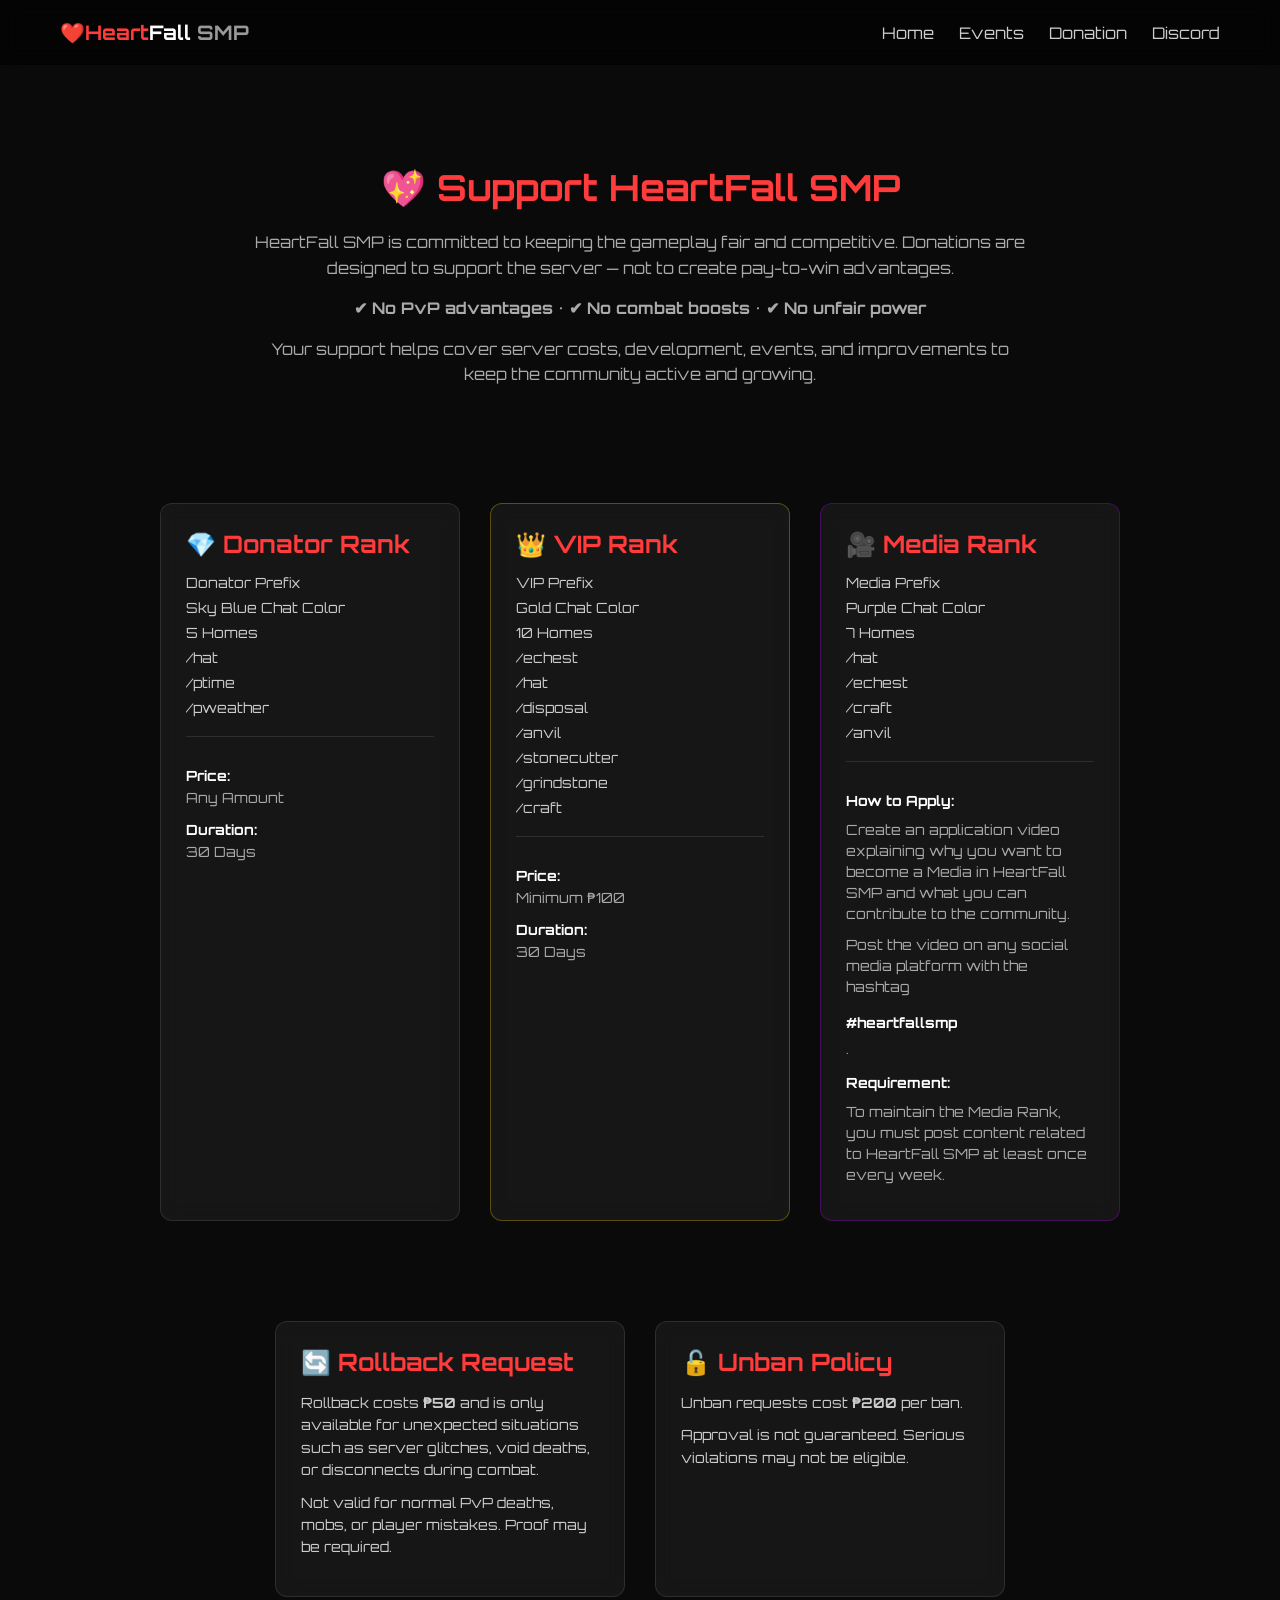
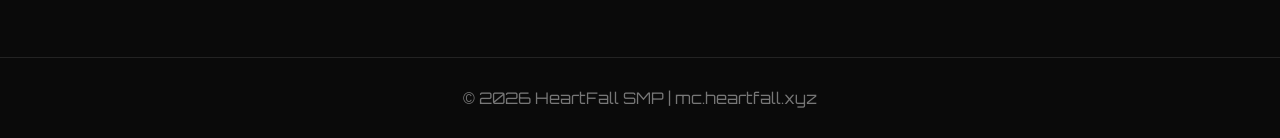
==== donation.html @ 669ac6e0 "Add files via upload" ====
<!DOCTYPE html>
<html lang="en">
<head>
    <meta charset="UTF-8">
    <title>HeartFall SMP - Donations</title>
    <meta name="viewport" content="width=device-width, initial-scale=1.0">

    <!-- CSS -->
    <link rel="stylesheet" href="index.css">
    <link rel="stylesheet" href="donation.css">

    <link rel="icon" href="image/fav.png" type="image/png">

    <!-- Font -->
    <link href="https://fonts.googleapis.com/css2?family=Orbitron:wght@500;700&display=swap" rel="stylesheet">
</head>
<body>

<!-- ================= NAVBAR ================= -->
<nav>
    <div class="logo">
        <span class="heart">❤️Heart</span><span class="fall">Fall</span> <span class="smp">SMP</span>
    </div>

    <ul>
        <li><a href="index.html">Home</a></li>
        <li><a href="events.html">Events</a></li>
        <li><a href="donations.html">Donation</a></li>
        <li><a href="https://discord.gg/gxgdTS9NVU" target="_blank">Discord</a></li>
    </ul>
</nav>

<!-- ================= HEADER ================= -->
<section class="donation-header">
    <h1>💖 Support HeartFall SMP</h1>
    <p>
        HeartFall SMP is committed to keeping the gameplay fair and competitive. 
        Donations are designed to support the server — not to create pay-to-win advantages.
    </p>

    <p class="highlight">
        ✔ No PvP advantages • ✔ No combat boosts • ✔ No unfair power
    </p>

    <p>
        Your support helps cover server costs, development, events, and improvements 
        to keep the community active and growing.
    </p>
</section>

<!-- ================= RANKS ================= -->
<section class="ranks">

    <!-- DONATOR -->
    <div class="rank-card">
        <h2>💎 Donator Rank</h2>

        <ul>
            <li>Donator Prefix</li>
            <li>Sky Blue Chat Color</li>
            <li>5 Homes</li>
            <li>/hat</li>
            <li>/ptime</li>
            <li>/pweather</li>
        </ul>

        <div class="rank-info">
            <p><strong>Price:</strong> Any Amount</p>
            <p><strong>Duration:</strong> 30 Days</p>
        </div>
    </div>

    <!-- VIP -->
    <div class="rank-card vip">
        <h2>👑 VIP Rank</h2>

        <ul>
            <li>VIP Prefix</li>
            <li>Gold Chat Color</li>
            <li>10 Homes</li>
            <li>/echest</li>
            <li>/hat</li>
            <li>/disposal</li>
            <li>/anvil</li>
            <li>/stonecutter</li>
            <li>/grindstone</li>
            <li>/craft</li>
        </ul>

        <div class="rank-info">
            <p><strong>Price:</strong> Minimum ₱100</p>
            <p><strong>Duration:</strong> 30 Days</p>
        </div>
    </div>

    <div class="rank-card media">
    <h2>🎥 Media Rank</h2>

    <ul>
        <li>Media Prefix</li>
        <li>Purple Chat Color</li>
        <li>7 Homes</li>
        <li>/hat</li>
        <li>/echest</li>
        <li>/craft</li>
        <li>/anvil</li>
    </ul>

    <div class="rank-info">
        <p><strong>How to Apply:</strong></p>
        <p class="small">
            Create an application video explaining why you want to become a Media 
            in HeartFall SMP and what you can contribute to the community.
        </p>

        <p class="small">
            Post the video on any social media platform with the hashtag 
            <strong>#heartfallsmp</strong>.
        </p>

        <p><strong>Requirement:</strong></p>
        <p class="small">
            To maintain the Media Rank, you must post content related to 
            HeartFall SMP at least once every week.
        </p>
    </div>
</div>

</section>

<!-- ================= EXTRA SERVICES ================= -->
<section class="services">

    <div class="service-card">
        <h2>🔄 Rollback Request</h2>
        <p>
            Rollback costs <strong>₱50</strong> and is only available for unexpected situations 
            such as server glitches, void deaths, or disconnects during combat.
        </p>

        <p class="small">
            Not valid for normal PvP deaths, mobs, or player mistakes. Proof may be required.
        </p>
    </div>

    <div class="service-card">
        <h2>🔓 Unban Policy</h2>
        <p>
            Unban requests cost <strong>₱200</strong> per ban.
        </p>

        <p class="small">
            Approval is not guaranteed. Serious violations may not be eligible.
        </p>
    </div>

</section>

<!-- ================= FOOTER ================= -->
<footer>
    <p>© 2026 HeartFall SMP | mc.heartfall.xyz</p>
</footer>

<script src="navigation.js"></script>

</body>
</html>
---- index.css ----
/* ================= GLOBAL ================= */
* {
    margin: 0;
    padding: 0;
    box-sizing: border-box;
    font-family: 'Orbitron', sans-serif;
}

body {
    background: #0a0a0a;
    color: #ffffff;
}

/* ================= NAVBAR ================= */
nav {
    display: flex;
    justify-content: space-between;
    align-items: center;

    padding: 20px 60px;
    background: rgba(0,0,0,0.6);
    backdrop-filter: blur(10px);

    position: sticky;
    top: 0;
    z-index: 1000;
}

.logo {
    font-size: 20px;
    font-weight: bold;
}

.logo .heart {
    color: #ff3b3b;
}

.logo .fall {
    color: #ffffff;
}

.logo .smp {
    color: #999;
}

nav ul {
    display: flex;
    list-style: none;
    gap: 25px;
}

nav ul li a {
    color: #ccc;
    text-decoration: none;
    transition: 0.3s;
}

nav ul li a:hover {
    color: #ff3b3b;
}

/* ================= HERO ================= */
.hero {
    position: relative;
    padding: 100px 60px;
    overflow: hidden;
}

.hero-bg {
    position: absolute;
    inset: 0;
    background: radial-gradient(circle at center, rgba(255,0,0,0.15), transparent 60%);
    z-index: 0;
}

.hero-content {
    position: relative;
    z-index: 1;

    display: flex;
    justify-content: space-between;
    align-items: flex-start;
    gap: 60px;

    max-width: 1200px;
    margin: auto;
}

/* LEFT = IP BOX */
.hero-left {
    flex: 1;
    display: flex;
    flex-direction: column;
    align-items: flex-start;
}

/* RIGHT = DESCRIPTION */
.hero-right {
    flex: 1;
    display: flex;
    flex-direction: column;
    align-items: flex-end;
    text-align: right;
}

/* ================= TEXT ================= */
.hero h1 {
    font-size: 48px;
    margin-bottom: 20px;
}

.hero .heart {
    color: #ff3b3b;
}

.hero .fall {
    color: #ffffff;
}

.hero-description {
    color: #aaa;
    line-height: 1.6;
    max-width: 500px;
}

/* ================= SERVER BOX ================= */
.server-box {
    background: rgba(255,255,255,0.05);
    border: 1px solid rgba(255,255,255,0.1);
    border-radius: 12px;

    padding: 20px;
    width: 100%;
    max-width: 350px;

    text-align: center;
    backdrop-filter: blur(10px);
}

.ip-info {
    display: flex;
    justify-content: space-between;
    align-items: center;

    margin-bottom: 10px;
}

#serverIP {
    font-weight: bold;
}

.copy-btn {
    background: #ff3b3b;
    border: none;
    padding: 6px 10px;
    color: white;
    cursor: pointer;
    border-radius: 5px;
}

.copy-btn:hover {
    background: #ff1f1f;
}

.bedrock {
    font-size: 14px;
    color: #aaa;
}

.copy-message {
    margin-top: 10px;
    font-size: 13px;
    color: #00ff88;
    opacity: 0;
    transition: 0.3s;
}

/* ================= BUTTONS ================= */
.buttons {
    margin-top: 20px;
    display: flex;
    gap: 15px;
}

.play-btn {
    background: #ff3b3b;
    border: none;
    padding: 12px 20px;
    color: white;
    cursor: pointer;
    border-radius: 6px;
    transition: 0.3s;
}

.play-btn:hover {
    background: #ff1f1f;
}

.discord-btn {
    padding: 12px 20px;
    border: 1px solid #ff3b3b;
    color: #ff3b3b;
    text-decoration: none;
    border-radius: 6px;
    transition: 0.3s;
}

.discord-btn:hover {
    background: #ff3b3b;
    color: white;
}

/* ================= FEATURES ================= */
.features-alt {
    padding: 100px 60px;
}

/* OLD MULTI FEATURE (optional if used elsewhere) */
.feature-row {
    display: flex;
    align-items: center;
    justify-content: space-between;
    gap: 50px;

    max-width: 1100px;
    margin: 80px auto;
}

.feature-row.reverse {
    flex-direction: row-reverse;
}

.feature-text {
    flex: 1;
}

.feature-text h2 {
    font-size: 28px;
    margin-bottom: 15px;
}

.feature-text p {
    color: #aaa;
    line-height: 1.6;
}

.feature-image {
    flex: 1;
    display: flex;
    justify-content: center;
}

.feature-image img {
    width: 100%;
    max-width: 400px;
    border-radius: 10px;
    border: 1px solid rgba(255,255,255,0.1);
}

/* ================= SINGLE FEATURE (NEW CLEAN STYLE) ================= */
.feature-single {
    display: flex;
    align-items: center;
    justify-content: space-between;
    gap: 60px;

    max-width: 1100px;
    margin: auto;
}

.feature-single .feature-text {
    flex: 1;
}

.feature-single .feature-text h2 {
    font-size: 32px;
    margin-bottom: 20px;
}

.feature-single .feature-text p {
    color: #aaa;
    line-height: 1.8;
    margin-bottom: 15px;
}

.feature-single .feature-image {
    flex: 1;
    display: flex;
    justify-content: center;
}

.feature-single .feature-image img {
    width: 100%;
    max-width: 420px;
    border-radius: 12px;
    border: 1px solid rgba(255,255,255,0.1);
}

/* ================= FOOTER ================= */
footer {
    text-align: center;
    padding: 30px;
    border-top: 1px solid rgba(255,255,255,0.1);
    color: #777;
}

/* ================= RESPONSIVE ================= */
@media (max-width: 1024px) {

    nav {
        padding: 20px;
    }

    .hero-content {
        flex-direction: column;
        align-items: center;
        text-align: center;
    }

    .hero-left,
    .hero-right {
        width: 100%;
        align-items: center;
        text-align: center;
    }

    .buttons {
        justify-content: center;
    }

    .feature-row,
    .feature-row.reverse,
    .feature-single {
        flex-direction: column;
        text-align: center;
    }
}
---- donation.css ----
/* ================= HEADER ================= */
.donation-header {
    padding: 100px 60px 60px;
    text-align: center;
    max-width: 900px;
    margin: auto;
}

.donation-header h1 {
    font-size: 36px;
    margin-bottom: 20px;
    color: #ff3b3b;
}

.donation-header p {
    color: #aaa;
    margin-bottom: 15px;
    line-height: 1.6;
}

.highlight {
    color: #00ff88;
    font-weight: bold;
}

/* ================= RANKS ================= */
.ranks {
    display: flex;
    justify-content: center;
    gap: 30px;
    padding: 40px 60px;
    flex-wrap: wrap;
}

/* ================= RANK CARD ================= */
.rank-card {
    background: rgba(255,255,255,0.05);
    border: 1px solid rgba(255,255,255,0.1);
    border-radius: 12px;

    padding: 25px;
    width: 300px;

    backdrop-filter: blur(10px);
    transition: 0.3s;
}

/* Hover */
.rank-card:hover {
    transform: translateY(-6px);
    border-color: #ff3b3b;
    box-shadow: 0 0 25px rgba(255, 0, 0, 0.2);
}

/* Titles */
.rank-card h2 {
    margin-bottom: 15px;
    color: #ff3b3b;
}

/* List */
.rank-card ul {
    list-style: none;
    margin-bottom: 20px;
}

.rank-card ul li {
    margin-bottom: 8px;
    color: #ccc;
    font-size: 14px;
}

/* ================= INFO (FIXED SPACING) ================= */
.rank-info {
    border-top: 1px solid rgba(255,255,255,0.1);
    padding-top: 15px;
    margin-top: 10px;
}

/* normal text */
.rank-info p {
    font-size: 14px;
    color: #aaa;
    margin-bottom: 10px;
}

/* headings like "How to Apply" & "Requirement" */
.rank-info p strong {
    display: block;
    margin-top: 15px;
    margin-bottom: 5px;
    color: #fff;
}

/* small description */
.small {
    display: block;
    margin-bottom: 12px;
    font-size: 12px;
    color: #888;
    line-height: 1.5;
}

/* ================= SPECIAL STYLES ================= */

/* VIP GOLD EFFECT */
.rank-card.vip {
    border-color: rgba(255, 215, 0, 0.3);
}

.rank-card.vip:hover {
    box-shadow: 0 0 30px rgba(255, 215, 0, 0.3);
    border-color: gold;
}

/* MEDIA PURPLE EFFECT */
.rank-card.media {
    border-color: rgba(180, 0, 255, 0.3);
}

.rank-card.media:hover {
    box-shadow: 0 0 30px rgba(180, 0, 255, 0.3);
    border-color: #b400ff;
}

/* ================= SERVICES ================= */
.services {
    display: flex;
    justify-content: center;
    gap: 30px;
    padding: 60px;
    flex-wrap: wrap;
}

.service-card {
    background: rgba(255,255,255,0.05);
    border: 1px solid rgba(255,255,255,0.1);
    border-radius: 12px;

    padding: 25px;
    width: 350px;

    backdrop-filter: blur(10px);
    transition: 0.3s;
}

.service-card:hover {
    transform: translateY(-5px);
    border-color: #ff3b3b;
    box-shadow: 0 0 20px rgba(255,0,0,0.2);
}

.service-card h2 {
    margin-bottom: 15px;
    color: #ff3b3b;
}

.service-card p {
    color: #ccc;
    font-size: 14px;
    line-height: 1.6;
}

.small {
    margin-top: 10px;
    font-size: 12px;
    color: #888;
}

/* ================= RESPONSIVE ================= */
@media (max-width: 768px) {

    .donation-header {
        padding: 80px 20px 40px;
    }

    .donation-header h1 {
        font-size: 28px;
    }

    .ranks {
        padding: 20px;
    }

    .services {
        padding: 20px;
    }

    .rank-card,
    .service-card {
        width: 100%;
        max-width: 400px;
    }
}
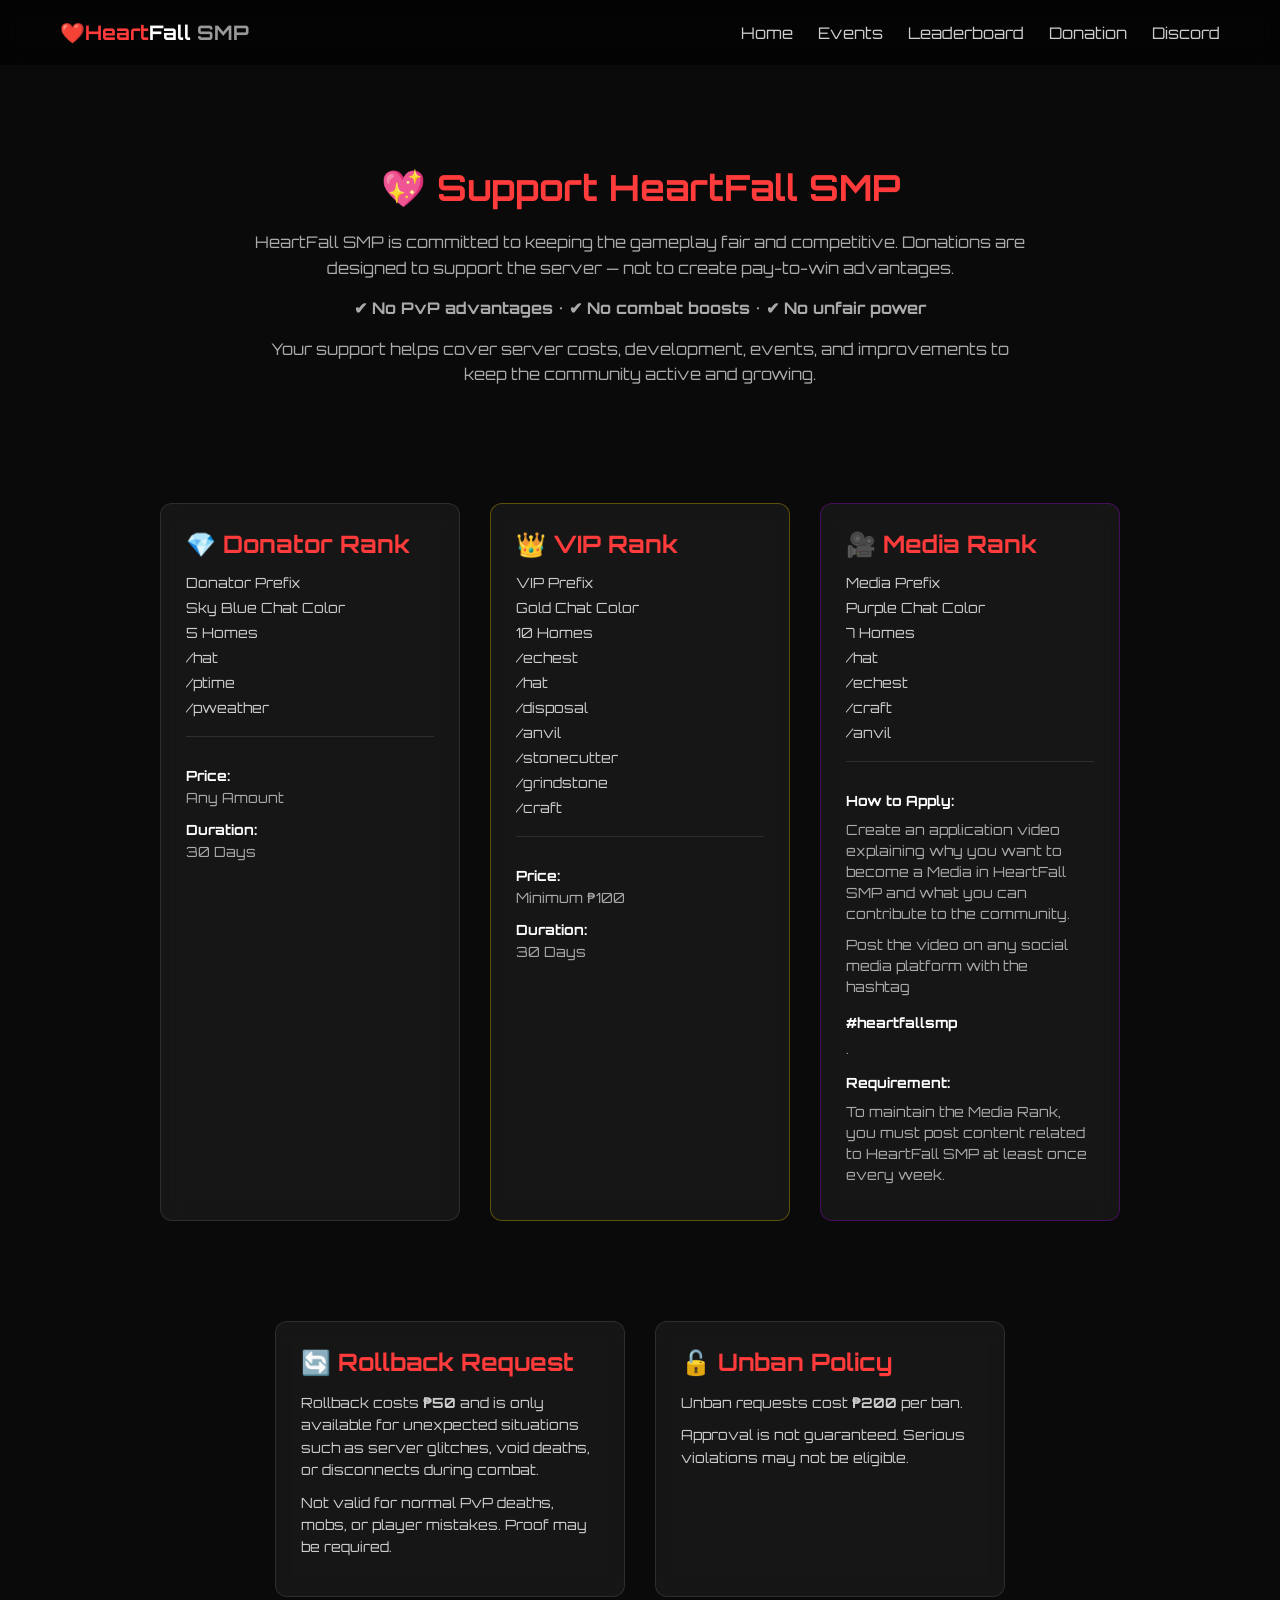
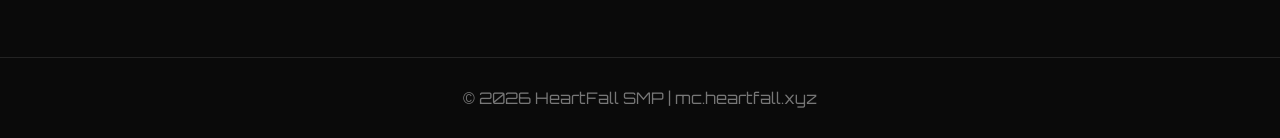
==== commit 27c2486a: "Add files via upload" ====
--- a/donation.html
+++ b/donation.html
@@ -25,6 +25,7 @@
     <ul>
         <li><a href="index.html">Home</a></li>
         <li><a href="events.html">Events</a></li>
+        <li><a href="leaderboard.html">Leaderboard</a></li>
         <li><a href="donations.html">Donation</a></li>
         <li><a href="https://discord.gg/gxgdTS9NVU" target="_blank">Discord</a></li>
     </ul>
